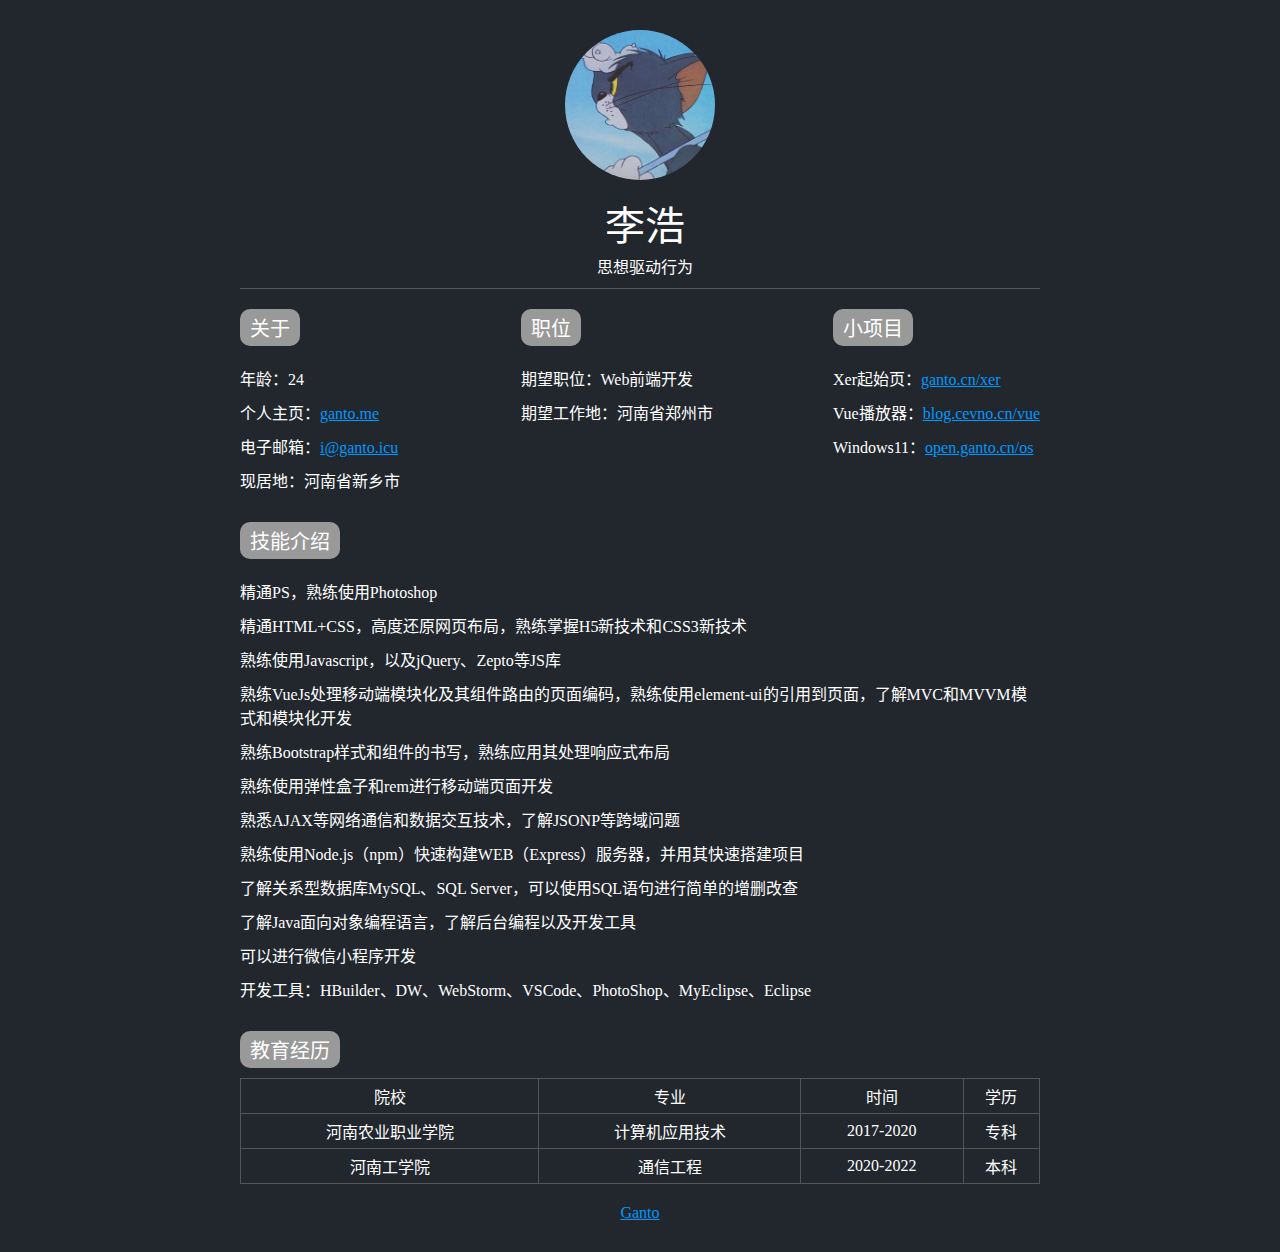
==== index.html @ 9676f3ff "Update index.html" ====
<!DOCTYPE html>
<html lang="zh-CN">
<head>
  <meta charset="UTF-8">
  <meta http-equiv="X-UA-Compatible" content="IE=edge">
  <meta name="viewport" content="width=device-width, initial-scale=1.0">
  <title>我的个人简历</title>
  <link rel="shortcut icon" href="https://icon.ganto.cn/g.png" type="image/x-icon">
  <link rel="stylesheet" href="css/ganto.css">
</head>
<body>
  <main>
    <header>
<!--       <img src="img/g1X1.jpg" alt="ganto.me" title="ganto.me"> -->
      <img src="img/20180818144733_ZmrNe.jpeg" alt="ganto.me" title="ganto.me">
      <div class="me">
        <nav>
          <h1>李浩</h1>
          <h3>思想驱动行为</h3>
        </nav>
      </div>
    </header>
    <section>
      <div class="item i0">
        <nav>
          <i>关于</i>
          <span>年龄：24</span>
          <span>个人主页：<a target="_blank" href="//ganto.me">ganto.me</a></span>
          <span>电子邮箱：<a href="mailto:i@ganto.icu">i@ganto.icu</a></span>
          <span>现居地：河南省新乡市</span>
        </nav>
        <nav>
          <i>职位</i>
          <span>期望职位：Web前端开发</span>
          <span>期望工作地：河南省郑州市</span>
        </nav>
        <nav>
          <i>小项目</i>
          <span>Xer起始页：<a target="_blank" href="//ganto.cn/xer">ganto.cn/xer</a></span>
          <span>Vue播放器：<a target="_blank" href="//blog.cevno.cn/vue">blog.cevno.cn/vue</a></span>
          <span>Windows11：<a target="_blank" href="//open.ganto.cn/os">open.ganto.cn/os</a></span>
        </nav>
      </div>
      <div class="item">
        <i>技能介绍</i>
        <ul>
          <li>精通PS，熟练使用Photoshop</li>
          <li>精通HTML+CSS，高度还原网页布局，熟练掌握H5新技术和CSS3新技术</li>
          <li>熟练使用Javascript，以及jQuery、Zepto等JS库</li>
          <li>熟练VueJs处理移动端模块化及其组件路由的页面编码，熟练使用element-ui的引用到页面，了解MVC和MVVM模式和模块化开发</li>
          <li>熟练Bootstrap样式和组件的书写，熟练应用其处理响应式布局</li>
          <li>熟练使用弹性盒子和rem进行移动端页面开发</li>
          <li>熟悉AJAX等网络通信和数据交互技术，了解JSONP等跨域问题</li>
          <li>熟练使用Node.js（npm）快速构建WEB（Express）服务器，并用其快速搭建项目</li>
          <li>了解关系型数据库MySQL、SQL Server，可以使用SQL语句进行简单的增删改查</li>
          <li>了解Java面向对象编程语言，了解后台编程以及开发工具</li>
          <li>可以进行微信小程序开发</li>
          <li>开发工具：HBuilder、DW、WebStorm、VSCode、PhotoShop、MyEclipse、Eclipse</li>
        </ul>
      </div>
      <div class="item">
        
      </div>
      <div class="item">
        <i>教育经历</i>
        <table>
          <tr>
            <td>院校</td>
            <td>专业</td>
            <td>时间</td>
            <td>学历</td>
          </tr>
          <tr>
            <td>河南农业职业学院</td>
            <td>计算机应用技术</td>
            <td>2017-2020</td>
            <td>专科</td>
          </tr>
          <tr>
            <td>河南工学院</td>
            <td>通信工程</td>
            <td>2020-2022</td>
            <td>本科</td>
          </tr>
        </table>
      </div>
    </section>
    <footer>
      <a title="Ganto" href="/home.html">Ganto</a>
    </footer>
  </main>
</body>
</html>
---- css/ganto.css ----
*{
  margin: 0;
  padding: 0;
  box-sizing: border-box;
  font-weight: 300;
}
a{
  color: #0099ff;
}
a:hover{
  color: blue;
}
a:active{
  color: red;
}
body{
  background-color: #22272e;
  color: white;
  padding: 0 20px 10px;
}
main{
  width: 100%;
  max-width: 800px;
  margin: 0 auto;
}
header{
  border-bottom: 1px solid #555555;
  padding: 30px 0 10px;
  text-align: center;
}
header img{
  display: inline-block;
  border-radius: 50%;
  max-width: 100%;
  width: 150px;
}
header .me{
  padding: 0 0 0 10px;
  margin-top: 10px;
}
header .me nav h1{
  font-size: 40px;
}
header .me nav h3{
  font-size: 16px;
  margin: 2px 0 0 0;
}

section .item i{
  display: inline-block;
  font-style: normal;
  font-size: 20px;
  margin: 20px 0 10px;
  padding: 4px 10px;
  border-radius: 10px;
  background-color: #999999;
  text-align: center;
}
section .item span{
  display: block;
  margin: 10px 0;
}
section .item ul{
  list-style: none;
}
section .item ul li{
  margin: 10px 0;
}
section .item table{
  width: 100%;
  border-collapse:collapse;
}
section .item table td{
  border: 1px solid #555555;
  padding: 5px 0;
  text-align: center;
}
.i0{
  display: flex;
  justify-content: space-between;
}
@media (max-width: 600px) {
  .i0{
    display: block;
  }
}
footer{
  text-align: center;
  padding: 20px 0;
}
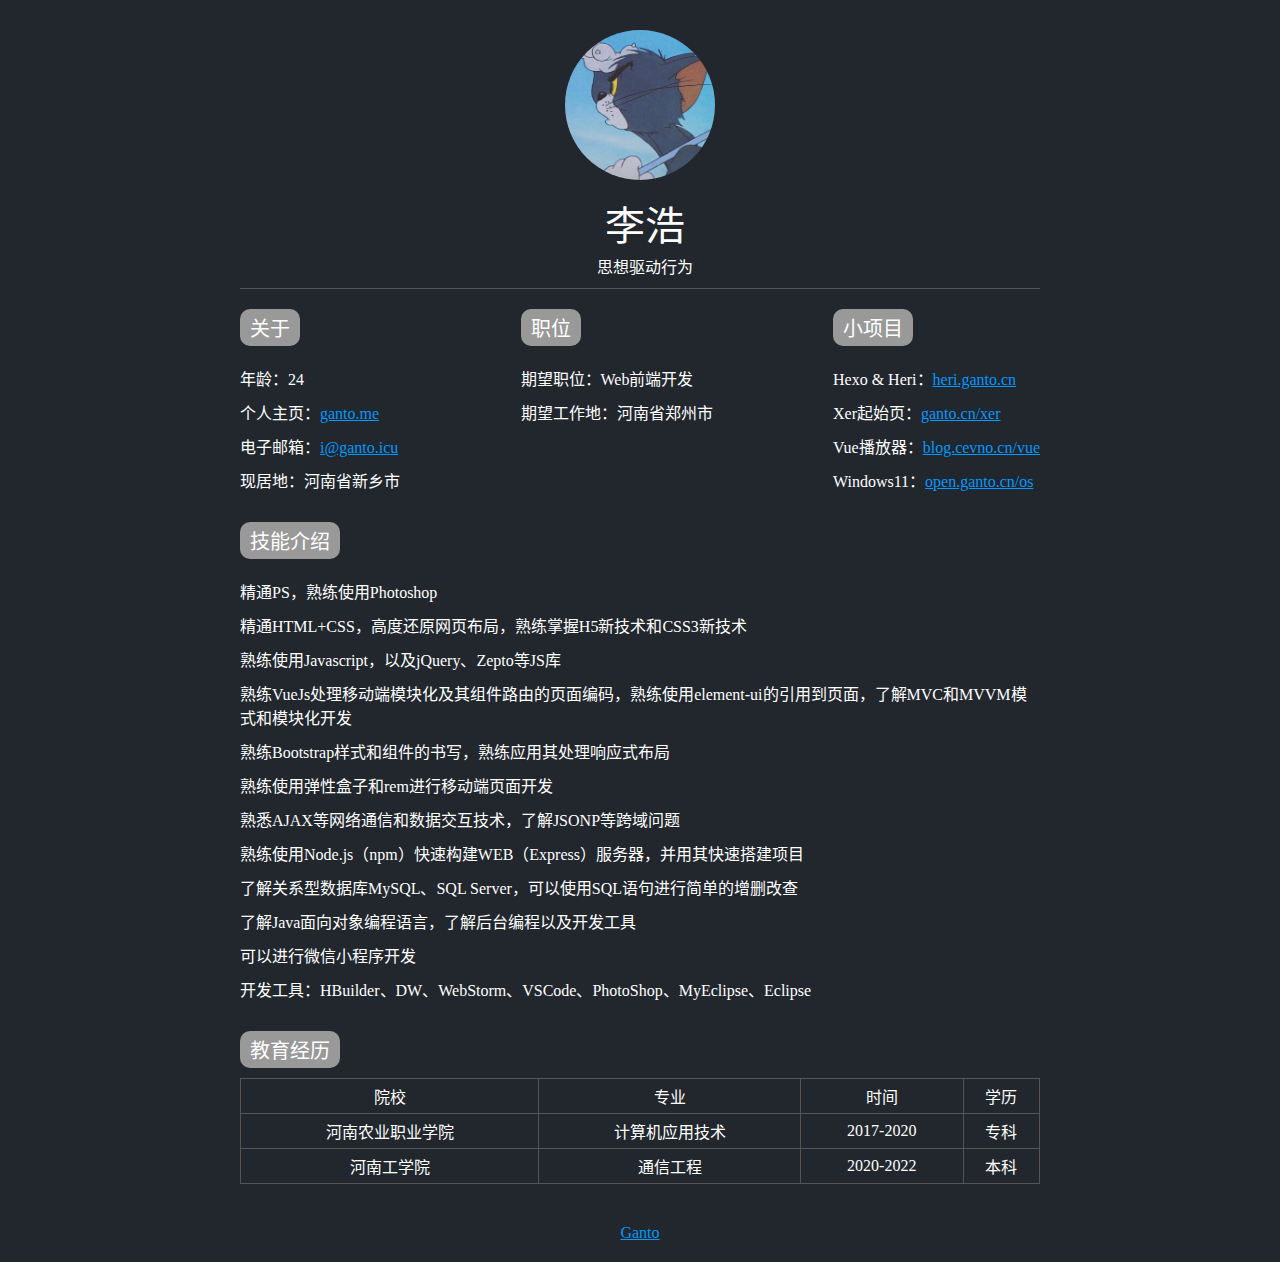
==== commit 9efe0b2a: "Update index.html" ====
--- a/index.html
+++ b/index.html
@@ -36,6 +36,7 @@
         </nav>
         <nav>
           <i>小项目</i>
+          <span>Hexo & Heri：<a target="_blank" href="//heri.ganto.cn">heri.ganto.cn</a></span>
           <span>Xer起始页：<a target="_blank" href="//ganto.cn/xer">ganto.cn/xer</a></span>
           <span>Vue播放器：<a target="_blank" href="//blog.cevno.cn/vue">blog.cevno.cn/vue</a></span>
           <span>Windows11：<a target="_blank" href="//open.ganto.cn/os">open.ganto.cn/os</a></span>
--- a/css/ganto.css
+++ b/css/ganto.css
@@ -16,7 +16,7 @@
 body{
   background-color: #22272e;
   color: white;
-  padding: 0 20px 10px;
+  padding: 0 20px;
 }
 main{
   width: 100%;
@@ -87,4 +87,5 @@
 footer{
   text-align: center;
   padding: 20px 0;
+  margin: 20px 0 0 0;
 }
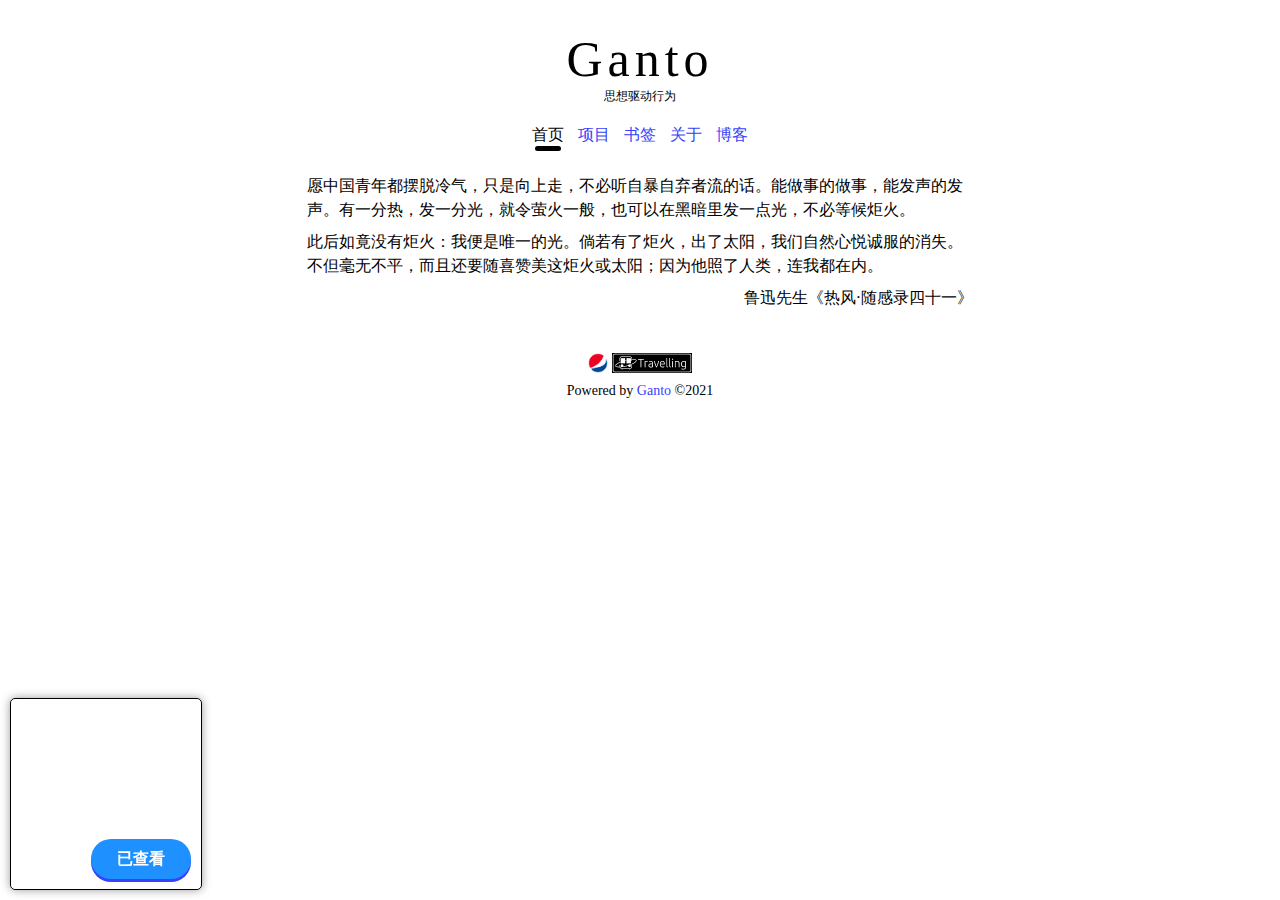
==== commit 7e3b28a9: "Rename home.html to index.html" ====
--- a/index.html
+++ b/index.html
@@ -1,94 +1,114 @@
 <!DOCTYPE html>
-<html lang="zh-CN">
-<head>
-  <meta charset="UTF-8">
-  <meta http-equiv="X-UA-Compatible" content="IE=edge">
-  <meta name="viewport" content="width=device-width, initial-scale=1.0">
-  <title>我的个人简历</title>
-  <link rel="shortcut icon" href="https://icon.ganto.cn/g.png" type="image/x-icon">
-  <link rel="stylesheet" href="css/ganto.css">
-</head>
-<body>
-  <main>
-    <header>
-<!--       <img src="img/g1X1.jpg" alt="ganto.me" title="ganto.me"> -->
-      <img src="img/20180818144733_ZmrNe.jpeg" alt="ganto.me" title="ganto.me">
-      <div class="me">
-        <nav>
-          <h1>李浩</h1>
-          <h3>思想驱动行为</h3>
-        </nav>
-      </div>
-    </header>
-    <section>
-      <div class="item i0">
-        <nav>
-          <i>关于</i>
-          <span>年龄：24</span>
-          <span>个人主页：<a target="_blank" href="//ganto.me">ganto.me</a></span>
-          <span>电子邮箱：<a href="mailto:i@ganto.icu">i@ganto.icu</a></span>
-          <span>现居地：河南省新乡市</span>
-        </nav>
-        <nav>
-          <i>职位</i>
-          <span>期望职位：Web前端开发</span>
-          <span>期望工作地：河南省郑州市</span>
-        </nav>
-        <nav>
-          <i>小项目</i>
-          <span>Hexo & Heri：<a target="_blank" href="//heri.ganto.cn">heri.ganto.cn</a></span>
-          <span>Xer起始页：<a target="_blank" href="//ganto.cn/xer">ganto.cn/xer</a></span>
-          <span>Vue播放器：<a target="_blank" href="//blog.cevno.cn/vue">blog.cevno.cn/vue</a></span>
-          <span>Windows11：<a target="_blank" href="//open.ganto.cn/os">open.ganto.cn/os</a></span>
-        </nav>
-      </div>
-      <div class="item">
-        <i>技能介绍</i>
-        <ul>
-          <li>精通PS，熟练使用Photoshop</li>
-          <li>精通HTML+CSS，高度还原网页布局，熟练掌握H5新技术和CSS3新技术</li>
-          <li>熟练使用Javascript，以及jQuery、Zepto等JS库</li>
-          <li>熟练VueJs处理移动端模块化及其组件路由的页面编码，熟练使用element-ui的引用到页面，了解MVC和MVVM模式和模块化开发</li>
-          <li>熟练Bootstrap样式和组件的书写，熟练应用其处理响应式布局</li>
-          <li>熟练使用弹性盒子和rem进行移动端页面开发</li>
-          <li>熟悉AJAX等网络通信和数据交互技术，了解JSONP等跨域问题</li>
-          <li>熟练使用Node.js（npm）快速构建WEB（Express）服务器，并用其快速搭建项目</li>
-          <li>了解关系型数据库MySQL、SQL Server，可以使用SQL语句进行简单的增删改查</li>
-          <li>了解Java面向对象编程语言，了解后台编程以及开发工具</li>
-          <li>可以进行微信小程序开发</li>
-          <li>开发工具：HBuilder、DW、WebStorm、VSCode、PhotoShop、MyEclipse、Eclipse</li>
-        </ul>
-      </div>
-      <div class="item">
-        
-      </div>
-      <div class="item">
-        <i>教育经历</i>
-        <table>
-          <tr>
-            <td>院校</td>
-            <td>专业</td>
-            <td>时间</td>
-            <td>学历</td>
-          </tr>
-          <tr>
-            <td>河南农业职业学院</td>
-            <td>计算机应用技术</td>
-            <td>2017-2020</td>
-            <td>专科</td>
-          </tr>
-          <tr>
-            <td>河南工学院</td>
-            <td>通信工程</td>
-            <td>2020-2022</td>
-            <td>本科</td>
-          </tr>
-        </table>
-      </div>
-    </section>
-    <footer>
-      <a title="Ganto" href="/home.html">Ganto</a>
-    </footer>
-  </main>
-</body>
+<html lang="zh">
+	<head>
+		<meta charset="utf-8">
+		<meta name="viewport" content="width=device-width,initial-scale=1,minimum-scale=1,maximum-scale=1,user-scalable=no">
+		<meta name="keywords" content="Ganto,干徒,个人主页,Ganto's Blog,blog,思想驱动行为">
+		<meta name="description" content="思想驱动行为">
+		<title>首页 | Ganto</title>
+		<link rel="icon" type="text/css" href="https://icon.ganto.cn/g.png">
+		<link rel="stylesheet" type="text/css" href="css/homepage.css">
+		<link rel="stylesheet" type="text/css" href="css/notice.css"/>
+		<script src="js/homepage.js" type="text/javascript" charset="utf-8"></script>
+		<script src="js/printing.js" type="text/javascript" charset="utf-8"></script>
+		<script src="js/baiduSitemap.js" type="text/javascript" charset="utf-8"></script>
+		<script type="text/javascript">
+			localStorage.setItem("page","index");
+		</script>
+<!-- 		click -->
+		<link rel="stylesheet" type="text/css" href="css/click.css"/>
+		<script src="js/click.js" type="text/javascript" charset="utf-8"></script>
+<!-- 		click -->
+<!-- 		BaiDuTongJi -->
+		<script>
+		var _hmt = _hmt || [];
+		(function() {
+		  var hm = document.createElement("script");
+		  hm.src = "https://hm.baidu.com/hm.js?abb038eb5ac80c0d9369b4aecd58486d";
+		  var s = document.getElementsByTagName("script")[0]; 
+		  s.parentNode.insertBefore(hm, s);
+		})();
+		</script>
+<!-- 		fangzhiQQjubaoJS -->
+<meta charset=”utf-8″>
+<meta name=”viewport” content=”width=device-width,initial-scale=1.0,maximum-scale=1.0,user-scalable=0,viewport-fit=cover”>
+<div id=”tips” style=”font-size:25px;text-align: center;line-height: 50px;”></div>
+<script>
+var url = document.location.toString();
+var urlParmStr = url.slice(url.indexOf(‘=’)+1);
+var ua = navigator.userAgent.toLowerCase();
+var isWeixin = ua.indexOf(‘micromessenger’) != -1;
+var isAndroid = ua.indexOf(‘android’) != -1;
+var isIos = (ua.indexOf(‘iphone’) != -1) || (ua.indexOf(‘ipad’) != -1);// 判断是不是在wx客户端打开
+if(isWeixin) {
+// 判断是在Android的wx客户端还是Ios的wx客户端
+if (isAndroid) {
+document.getElementById(“tips”).innerHTML=”请在浏览器打开本页面”;
+}else if (isIos) {
+document.getElementById(“tips”).innerHTML=”请在浏览器打开本页面”;
+}else{
+document.getElementById(“tips”).innerHTML=”请在浏览器打开本页面”;
+}
+} else {
+// 不是wx客户端，直接可以访问链接
+location.href=urlParmStr;
+}
+</script>
+	</head>
+	<body>
+		<div class="notice">
+			<div class="h">通知</div>
+			<div class="txt">
+				<div class="title"></div>
+				<div class="content"></div>
+			</div>
+			<div class="bth">
+				<div class="off">已查看</div>
+			</div>
+		</div>
+		<main>
+			<header>
+				<nav>
+					<div class="name">
+						<span class="g">Ganto</span>
+						<span class="i">思想驱动行为</span>
+					</div>
+					<div class="function">
+						<a id="active" href="#">首页</a>
+						<a href="items.html">项目</a>
+						<a href="bookmarks.html">书签</a>
+						<a href="about.html">关于</a>
+						<a target="_blank" href="http://heri.ganto.cn">博客</a>
+					</div>
+				</nav>
+			</header>
+			<section class="ganto" id="ganto">
+				<nav>
+					<div class="article">
+						<p>愿中国青年都摆脱冷气，只是向上走，不必听自暴自弃者流的话。能做事的做事，能发声的发声。有一分热，发一分光，就令萤火一般，也可以在黑暗里发一点光，不必等候炬火。</p>
+						<p>此后如竟没有炬火：我便是唯一的光。倘若有了炬火，出了太阳，我们自然心悦诚服的消失。不但毫无不平，而且还要随喜赞美这炬火或太阳；因为他照了人类，连我都在内。</p>
+						<p style="text-align: right;">鲁迅先生《热风·随感录四十一》</p>
+					</div>
+				</nav>
+			</section>
+			<footer>
+				<nav>
+					<div class="support">
+						<script type="text/javascript">document.write(unescape("%3Cspan id='cnzz_stat_icon_1279347602'%3E%3C/span%3E%3Cscript src='https://s9.cnzz.com/z_stat.php%3Fid%3D1279347602%26show%3Dpic1' type='text/javascript'%3E%3C/script%3E"));</script>
+						<span class="pepsi">
+							<img src="img/pepsi.png">
+						</span>
+						<span class="travellings">
+							<a title="开往" target="_blank" href="https://travellings.link">
+								<img src="img/travelling.gif">
+							</a>
+						</span>
+					</div>
+					<div class="me">
+						<span>Powered by <a title="Ganto" href="/">Ganto</a> &copy;2021</span>
+					</div>
+				</nav>
+			</footer>
+		</main>
+	</body>
 </html>
--- a/css/homepage.css
+++ b/css/homepage.css
@@ -0,0 +1,428 @@
+*{
+	margin: 0;
+	padding: 0;
+	box-sizing: border-box;
+}
+html::-webkit-scrollbar{
+/* 	display: none; */
+}
+html{
+	scrollbar-width: none;
+	-ms-overflow-style: none;
+	color-scheme: var(--mark);
+}
+img{
+	vertical-align: bottom;
+}
+@media (prefers-color-scheme: dark){
+	:root{
+/* 		background: #35363A;
+		--bg: #35363A; */
+		background: #22272e;
+		--bg: #22272e;
+		color: white;
+		--color: white;
+		--active: white;
+		--i: #21262d;
+		--selection-color: black;
+		--selection-background-color: white;
+		--article-background-color: rgba(255, 255, 255, .1);
+		--article-background-color-hover: rgba(255, 255, 255, .2);
+		--text-shadow: 3px 3px 3px rgba(255,255,255,0.4);
+		--box-shadow: 0px 0px 10px rgba(255,255,255,0.4);
+		--mark: dark;
+		--itemBackgroundColor: #666666;
+	}
+}
+@media (prefers-color-scheme: light){
+	:root{
+		background-color: white;
+		--bg: white;
+		color: black;
+		--color: black;
+		--active: black;
+		--i: black;
+		--selection-color: white;
+		--selection-background-color: black;
+		--article-background-color: #eee;
+		--article-background-color-hover: #ddd;
+		--text-shadow: 3px 3px 3px rgba(0,0,0,0.4);
+		--box-shadow: 0px 0px 10px rgba(0,0,0,0.4);
+		--mark: light;
+		--itemBackgroundColor: #cccccc;
+	}
+}
+[data-theme=dark]{
+/* 	background: #35363A;
+	--bg: #35363A; */
+	background: #22272e;
+/* 	--bg: #0d1117; */
+	--bg: #22272e;
+	color: white;
+	--color: white;
+	--active: white;
+	--i: #21262d;
+	--selection-color: black;
+	--selection-background-color: white;
+	--article-background-color: rgba(255, 255, 255, .1);
+	--article-background-color-hover: rgba(255, 255, 255, .2);
+	--text-shadow: 3px 3px 3px rgba(255,255,255,0.4);
+	--box-shadow: 0px 0px 10px rgba(255,255,255,0.4);
+	--mark: dark;
+	--itemBackgroundColor: #666666;
+}
+[data-theme=light]{
+	background-color: white;
+	--bg: white;
+	color: black;
+	--color: black;
+	--active: black;
+	--i: black;
+	--selection-color: white;
+	--selection-background-color: black;
+	--article-background-color: #eee;
+	--article-background-color-hover: #ddd;
+	--text-shadow: 3px 3px 3px rgba(0,0,0,0.4);
+	--box-shadow: 0px 0px 10px rgba(0,0,0,0.4);
+	--mark: light;
+	--itemBackgroundColor: #cccccc;
+}
+#active{
+	color: var(--active);
+	position: relative;
+}
+a#active::before {
+	content: "";
+	display: inline-block;
+	width: 80%;
+	height: 5px;
+/* 	background-color: var(--itemBackgroundColor); */
+	background-color: var(--color);
+	position: absolute;
+	left: 10%;
+	bottom: -5px;
+	border-radius: 2.5px;
+	z-index: -1;
+}
+::selection{
+	color: var(--selection-color);
+	background-color: var(--selection-background-color);
+}
+body{
+	overflow-x: hidden;
+	min-width: 240px;
+	/*-moz-user-select:none;*/ /*火狐*/
+	/*/*-webkit-user-select:none;*/ /*webkit浏览器*/
+	/*-ms-user-select:none;*/ /*IE10*/
+	/*-khtml-user-select:none;*/ /*早期浏览器*/
+	/*user-select:none;*/
+	/*-webkit-touch-callout: none;*/
+}
+.bgImg{
+	position: fixed;
+	width: 100%;
+	height: 100%;
+/* 	background-image: url(https://open.ganto.cn/os/img/unnamed0.jpg); */
+	background-position: center;
+	background-repeat: no-repeat;
+	background-size: cover;
+}
+main,.notice{
+	/*filter: grayscale(100%);*/
+	/*-webkit-filter: grayscale(100%);*/
+}
+main{
+	min-height: 100%;
+	position: relative;
+ 	font-weight: 300;
+/* 	backdrop-filter: saturate(100%) blur(10px);
+  	-webkit-backdrop-filter: saturate(100%) blur(10px); */
+	padding: 0 20px;
+}
+a{
+	display: inline-block;
+	color: #3742FA;
+	box-sizing: border-box;
+}
+a:active{
+	color: red;
+}
+header{
+	position: relative;
+	bottom: 0;
+	padding-top: 30px;
+	text-align: center;
+	display: flex;
+	justify-content: center;
+}
+header nav{
+	width: 100%;
+	max-width: 666px;
+}
+.name .g{
+	font-size: 50px;
+	letter-spacing: 5px;
+/* 	text-shadow: var(--text-shadow); */
+	font-weight: 300;
+}
+.name .i{
+	display: block;
+	font-size: 12px;
+}
+.function{
+	padding: 20px 0;
+}
+.function a{
+	text-transform: capitalize;
+	margin-right: 10px;
+	text-decoration: none;
+}
+.function a:hover{
+	color: var(--color);
+}
+.function a:nth-child(1){
+	margin-left: 0;
+}
+.function a:nth-child(5){
+	margin-right: 0;
+}
+/* .demo{
+	display: flex;
+	justify-content: center;
+}
+.demo nav{
+	width: 100%;
+	max-width: 666px;
+	display: flex;
+	justify-content: center;
+	border-bottom: 1px solid #c9c9c9;
+}
+.demo span{
+	display: block;
+	width: 72px;
+	height: 72px;
+	background-image: url(../img/lt.png);
+	background-repeat: no-repeat;
+	background-size: auto 100%;
+	-webkit-animation: 1.5s steps(13) infinite w_logo;
+	animation: 1.5s steps(13) infinite w_logo;
+}
+@-webkit-keyframes w_logo {
+	0% {
+		background-position-x: 0;
+	}
+	100% {
+		background-position-x: -936px;
+	}
+}
+
+@keyframes w_logo {
+	0% {
+		background-position-x: 0;
+	}
+	100% {
+		background-position-x: -936px;
+	}
+} */
+/* @media (max-width: 800px) {
+	header{
+		text-align: center;
+	}
+	section{
+		margin-left: 10px;
+	}
+} */
+section{
+	display: flex;
+	justify-content: center;
+	position: relative;
+}
+section nav{
+	width: 100%;
+	max-width: 666px;
+}
+section nav p {
+    width: 100%;
+    word-break: break-word;
+    position: relative;
+    line-height: 1.5rem;
+    margin: 8px 0;
+}
+section .nav span{
+	display: inline-block;
+	min-width: 50px;
+	max-width: 200px;
+	word-break: break-word;
+	position: relative;
+	line-height: 1.5rem;
+	margin: 2px;
+	white-space: nowrap;
+	text-overflow: ellipsis;
+	overflow: hidden;
+	text-align: center;
+	background-color: var(--itemBackgroundColor);
+	color: var(--color);
+	padding: 2px 8px;
+	border-radius: 10px;
+}
+section .nav span b{
+	font-weight: 300;
+}
+section .nav span a{
+	display: inline-block;
+	width: 100%;
+	height: 100%;
+	position: absolute;
+	top: 0;
+	left: 0;
+}
+section .nav span:hover{
+	background-color: var(--article-background-color-hover);
+}
+/* section nav p::before{
+	content: "#";
+	position: absolute;
+	left: -15px;
+} */
+section nav>i{
+	display: block;
+	font-style: normal;
+	margin: 20px 0 5px 0;
+	font-size: 25px;
+}
+section nav>i:first-child{
+	margin-top: 0px;
+}
+section nav .videos iframe{
+	display: block;
+	width: 100%;
+	height: 400px;
+}
+section nav .imgs img {
+	display: block;
+ 	width: 100%;
+}
+section nav .videos,section nav .imgs{
+	margin: 12px 0;
+}
+section nav .videos iframe,section nav .videos video,section nav .imgs img{
+	border-radius: 10px;
+}
+section nav .musics {
+    display: flex;
+    justify-content: center;
+}
+@media (max-width: 666px) {
+	section nav .videos iframe{
+		width: 100%;
+		height: 300px;
+	}
+}
+@media (max-width: 520px) {
+	section nav .videos iframe{
+		width: 100%;
+		height: 200px;
+	}
+}
+@media (max-width: 400px) {
+	section nav .videos iframe{
+		width: 100%;
+		height: 150px;
+	}
+	.musics iframe {
+		width: 100%;
+	}
+}
+@media (max-width: 240px) {
+	section nav .videos iframe{
+		width: 100%;
+		height: 100px;
+	}
+}
+footer {
+	padding: 35px 0;
+	text-align: center;
+	display: flex;
+	justify-content: center;
+}
+footer nav{
+	width: 100%;
+	max-width: 666px;
+}
+.support img{
+	height: 20px;
+}
+.me{
+	margin-top: 10px;
+	font-size: 14px;
+}
+.me a{
+	text-decoration: none;
+}
+/*评论系统全部字体font-weight: 500;*/
+.comment{
+	font-weight: 500;
+}
+/*评论系统输入框背景图设置*/
+/* #veditor {
+	background-image: url(https://cdn.jsdelivr.net/gh/DIYsay/Blog_CDN_2/imgs/diysay-valine.webp);
+	background-size: contain;
+	background-repeat: no-repeat;
+	background-position: right;
+	background-color: rgba(255, 255, 255, 0);
+	resize: vertical
+}
+#veditor:focus{
+	background-position-y: 200px;
+	transition: all 0.2s ease-in-out 0s;
+} */
+/*评论系统昵称样式*/
+span.vnick,a.vnick {
+	border-radius: 13px;
+	border: 2px solid #e0e0e0;
+	padding: 0px 5px;
+}
+.vwrap {
+	margin-top: 10px;
+	box-shadow: 0px 0px 10px rgba(0,0,0,0.1);
+}
+.cevno>.article {
+/* 	background-color: var(--article-background-color);
+	padding: 20px; */
+	margin-bottom: 10px;
+	border-radius: 5px;
+}
+.cevno>.article:last-child {
+	margin-bottom: 0px;
+}
+/* .cevno>.article:hover{
+	background-color: var(--article-background-color-hover);
+} */
+.theme-btn{
+	width: 100%;
+	display: flex;
+	justify-content: space-between;
+	margin-top: 10px;
+}
+.theme-btn .btn{
+	width: 200px;
+	border: 2px solid var(--color);
+	border-radius: 6px;
+	overflow: hidden;
+	margin-right: 10px;
+	cursor: pointer;
+	font-weight: 900;
+}
+.theme-btn .dark{
+	margin-right: 0;
+}
+.theme-btn .btn img{
+	display: block;
+	width: 100%;
+	border-bottom: 2px solid var(--color);
+}
+.theme-btn .btn span{
+	display: block;
+	text-align: center;
+	padding: 6px 0;
+}
--- a/css/notice.css
+++ b/css/notice.css
@@ -0,0 +1,64 @@
+.notice{
+	max-width: 400px;
+	background-color: var(--bg);
+	color: var(--color);
+	border-radius: 5px;
+	display: none;
+	padding: 10px;
+    	margin: 10px;
+	position: fixed;
+	bottom: 0;
+	z-index: 9999999;
+	box-shadow: var(--box-shadow);
+	border: 1px solid var(--color);
+	font-weight: 300;
+	background: url(https://cn.bing.com/th?id=OHR.PadarIsland_ZH-CN3753026244_1920x1080.jpg&rf=LaDigue_1920x1080.jpg&pid=hp);
+	background-size: cover;
+	background-position: center;
+	color: white;
+}
+.notice .txt{
+	width: 100%;
+	padding: 10px;
+}
+.txt .title{
+	margin: 10px 0;
+	font-size: 25px;
+	text-align: center;
+}
+.txt .content{
+	max-height: 100px;
+	overflow: auto;
+	text-indent: 2em;
+	margin-bottom: 10px;
+}
+.txt .content::-webkit-scrollbar{
+	display: none;
+}
+.notice .bth{
+	width: 100%;
+	display: flex;
+	padding-top: 5px;
+	justify-content: flex-end;
+}
+.off{
+	display: inline-block;
+	width: 100px;
+	height: 40px;
+	font-weight: 900;
+	text-align: center;
+	line-height: 40px;
+	border-radius: 20px;
+	background-color: #1e90ff;
+	color: white;
+	box-shadow: 0px 3px 0px #3742fa;
+	cursor: pointer;
+}
+.off:hover{
+	background-color: #ff6b91;
+	box-shadow: 0px 3px 0px #ff4757;
+}
+.off:active{
+	background-color: red;
+	box-shadow: 0px 3px 0px darkred;
+}
--- a/css/click.css
+++ b/css/click.css
@@ -0,0 +1,49 @@
+/* 边框特效 */
+/* .gClick{
+	display: inline-block;
+	border-radius: 50%;
+	position: absolute;
+	z-index: 999999999;
+	animation: gClick .8s linear infinite;
+	width: 100px;
+	height: 100px;
+	margin-top: -50px;
+	margin-left: -50px;
+}
+@keyframes gClick{
+	0%{
+		transform: scale(0.1);
+		border: 20px solid var(--color);
+		opacity: 1;
+	}
+	100%{
+		transform: scale(1);
+		border: 0px solid var(--color);
+		opacity: 0;
+	}
+} */
+
+/* 背景色特效 */
+.gClick{
+	display: inline-block;
+	border-radius: 50%;
+	position: absolute;
+	z-index: 999999999;
+	animation: gClick .8s linear infinite;
+}
+@keyframes gClick{
+	0%{
+		width: 0px;
+		height: 0px;
+		background-color: var(--color);
+		opacity: 1;
+	}
+	100%{
+		width: 100px;
+		height: 100px;
+		margin-top: -50px;
+		margin-left: -50px;
+		background-color: var(--color);
+		opacity: 0;
+	}
+}
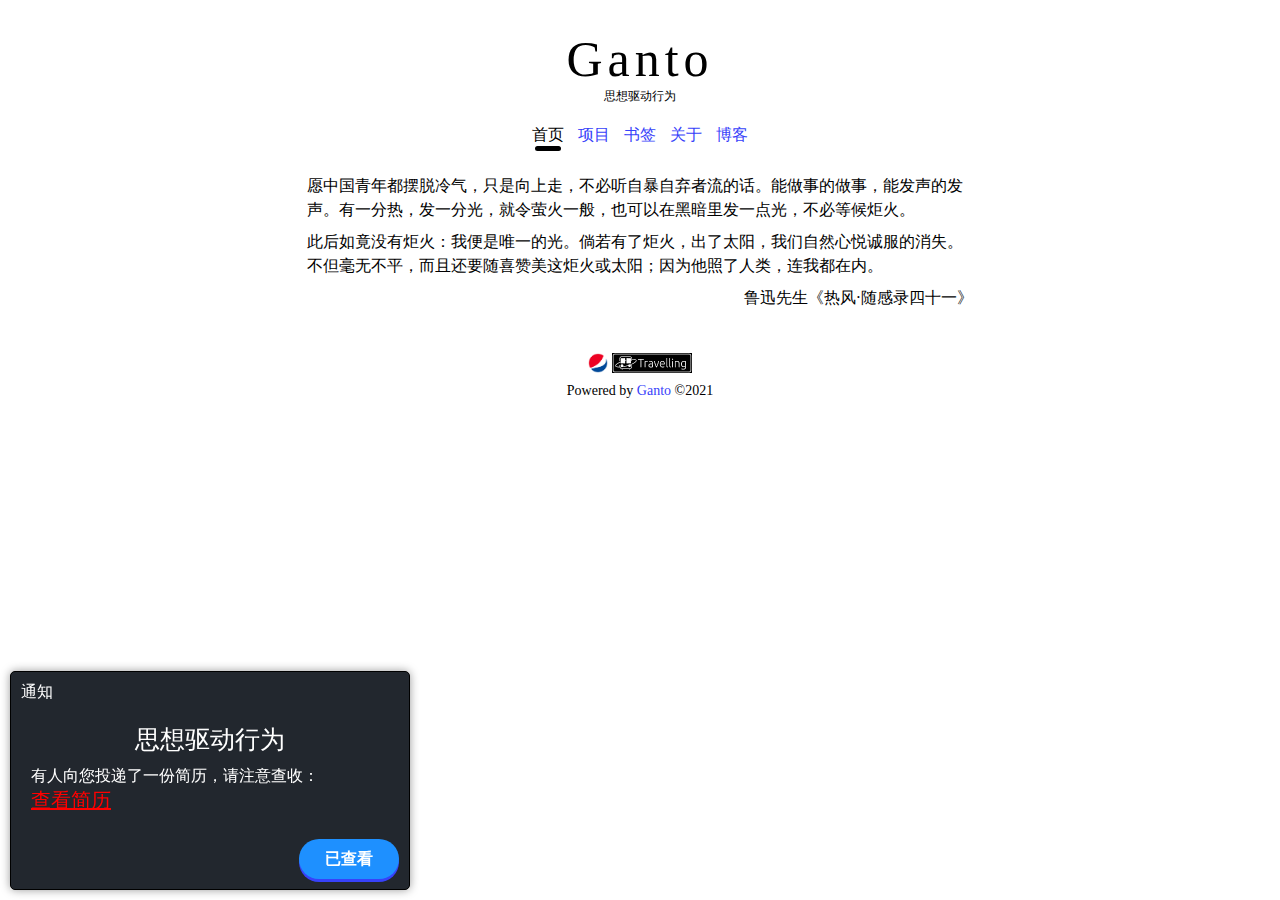
==== commit b40173aa: "Update index.html" ====
--- a/index.html
+++ b/index.html
@@ -29,31 +29,6 @@
 		  s.parentNode.insertBefore(hm, s);
 		})();
 		</script>
-<!-- 		fangzhiQQjubaoJS -->
-<meta charset=”utf-8″>
-<meta name=”viewport” content=”width=device-width,initial-scale=1.0,maximum-scale=1.0,user-scalable=0,viewport-fit=cover”>
-<div id=”tips” style=”font-size:25px;text-align: center;line-height: 50px;”></div>
-<script>
-var url = document.location.toString();
-var urlParmStr = url.slice(url.indexOf(‘=’)+1);
-var ua = navigator.userAgent.toLowerCase();
-var isWeixin = ua.indexOf(‘micromessenger’) != -1;
-var isAndroid = ua.indexOf(‘android’) != -1;
-var isIos = (ua.indexOf(‘iphone’) != -1) || (ua.indexOf(‘ipad’) != -1);// 判断是不是在wx客户端打开
-if(isWeixin) {
-// 判断是在Android的wx客户端还是Ios的wx客户端
-if (isAndroid) {
-document.getElementById(“tips”).innerHTML=”请在浏览器打开本页面”;
-}else if (isIos) {
-document.getElementById(“tips”).innerHTML=”请在浏览器打开本页面”;
-}else{
-document.getElementById(“tips”).innerHTML=”请在浏览器打开本页面”;
-}
-} else {
-// 不是wx客户端，直接可以访问链接
-location.href=urlParmStr;
-}
-</script>
 	</head>
 	<body>
 		<div class="notice">
--- a/css/homepage.css
+++ b/css/homepage.css
@@ -248,7 +248,7 @@
     line-height: 1.5rem;
     margin: 8px 0;
 }
-section .nav span{
+section>.nav>span{
 	display: inline-block;
 	min-width: 50px;
 	max-width: 200px;
@@ -265,10 +265,10 @@
 	padding: 2px 8px;
 	border-radius: 10px;
 }
-section .nav span b{
+section>.nav>span>b{
 	font-weight: 300;
 }
-section .nav span a{
+section>.nav>span>a{
 	display: inline-block;
 	width: 100%;
 	height: 100%;
@@ -276,7 +276,7 @@
 	top: 0;
 	left: 0;
 }
-section .nav span:hover{
+section>.nav>span:hover{
 	background-color: var(--article-background-color-hover);
 }
 /* section nav p::before{
--- a/css/notice.css
+++ b/css/notice.css
@@ -12,7 +12,8 @@
 	box-shadow: var(--box-shadow);
 	border: 1px solid var(--color);
 	font-weight: 300;
-	background: url(https://cn.bing.com/th?id=OHR.PadarIsland_ZH-CN3753026244_1920x1080.jpg&rf=LaDigue_1920x1080.jpg&pid=hp);
+/* 	background: url(https://cn.bing.com/th?id=OHR.PadarIsland_ZH-CN3753026244_1920x1080.jpg&rf=LaDigue_1920x1080.jpg&pid=hp); */
+	background: #22272e;
 	background-size: cover;
 	background-position: center;
 	color: white;
@@ -29,7 +30,7 @@
 .txt .content{
 	max-height: 100px;
 	overflow: auto;
-	text-indent: 2em;
+/* 	text-indent: 2em; */
 	margin-bottom: 10px;
 }
 .txt .content::-webkit-scrollbar{
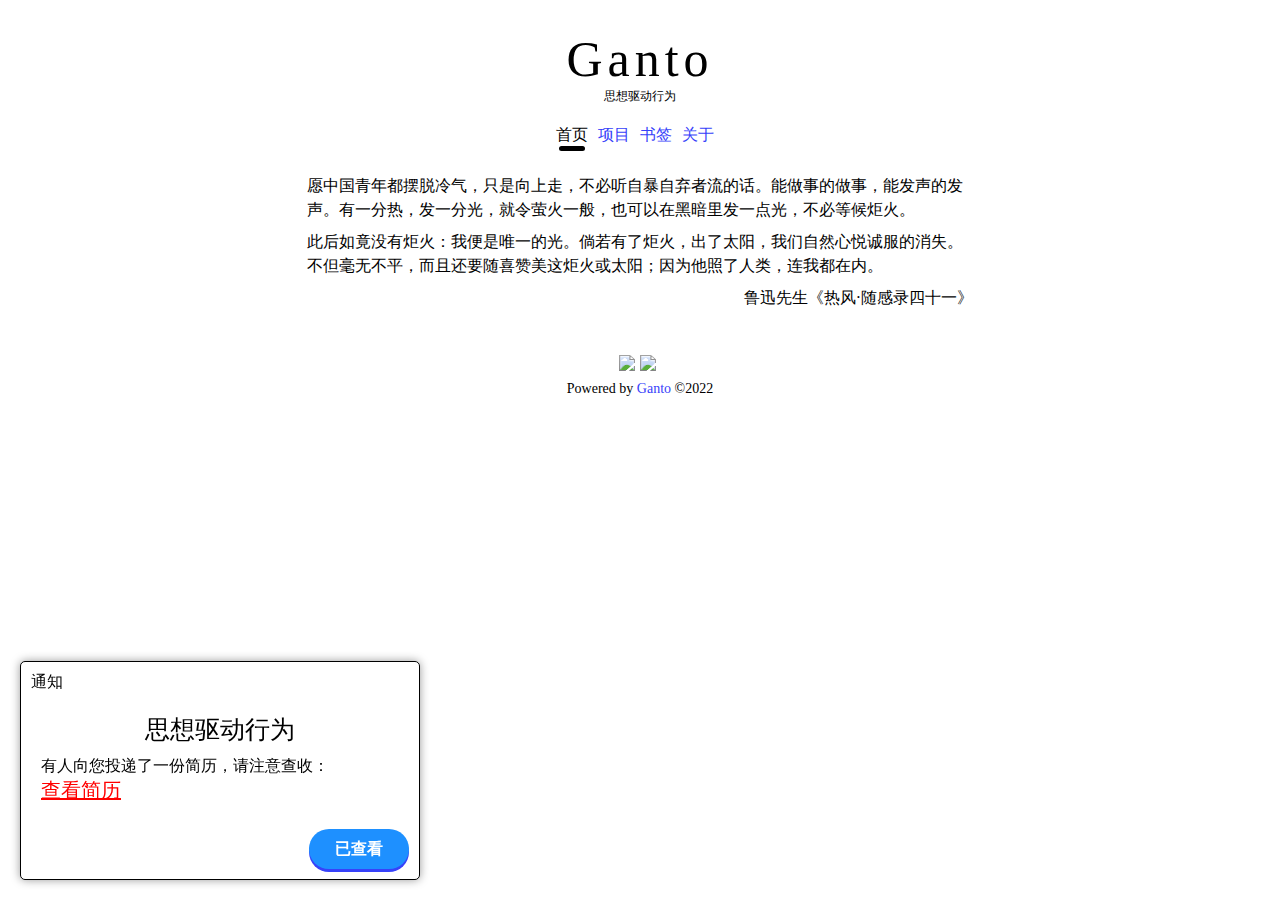
==== commit 43320190: "go" ====
--- a/index.html
+++ b/index.html
@@ -1,89 +1 @@
-<!DOCTYPE html>
-<html lang="zh">
-	<head>
-		<meta charset="utf-8">
-		<meta name="viewport" content="width=device-width,initial-scale=1,minimum-scale=1,maximum-scale=1,user-scalable=no">
-		<meta name="keywords" content="Ganto,干徒,个人主页,Ganto's Blog,blog,思想驱动行为">
-		<meta name="description" content="思想驱动行为">
-		<title>首页 | Ganto</title>
-		<link rel="icon" type="text/css" href="https://icon.ganto.cn/g.png">
-		<link rel="stylesheet" type="text/css" href="css/homepage.css">
-		<link rel="stylesheet" type="text/css" href="css/notice.css"/>
-		<script src="js/homepage.js" type="text/javascript" charset="utf-8"></script>
-		<script src="js/printing.js" type="text/javascript" charset="utf-8"></script>
-		<script src="js/baiduSitemap.js" type="text/javascript" charset="utf-8"></script>
-		<script type="text/javascript">
-			localStorage.setItem("page","index");
-		</script>
-<!-- 		click -->
-		<link rel="stylesheet" type="text/css" href="css/click.css"/>
-		<script src="js/click.js" type="text/javascript" charset="utf-8"></script>
-<!-- 		click -->
-<!-- 		BaiDuTongJi -->
-		<script>
-		var _hmt = _hmt || [];
-		(function() {
-		  var hm = document.createElement("script");
-		  hm.src = "https://hm.baidu.com/hm.js?abb038eb5ac80c0d9369b4aecd58486d";
-		  var s = document.getElementsByTagName("script")[0]; 
-		  s.parentNode.insertBefore(hm, s);
-		})();
-		</script>
-	</head>
-	<body>
-		<div class="notice">
-			<div class="h">通知</div>
-			<div class="txt">
-				<div class="title"></div>
-				<div class="content"></div>
-			</div>
-			<div class="bth">
-				<div class="off">已查看</div>
-			</div>
-		</div>
-		<main>
-			<header>
-				<nav>
-					<div class="name">
-						<span class="g">Ganto</span>
-						<span class="i">思想驱动行为</span>
-					</div>
-					<div class="function">
-						<a id="active" href="#">首页</a>
-						<a href="items.html">项目</a>
-						<a href="bookmarks.html">书签</a>
-						<a href="about.html">关于</a>
-						<a target="_blank" href="http://heri.ganto.cn">博客</a>
-					</div>
-				</nav>
-			</header>
-			<section class="ganto" id="ganto">
-				<nav>
-					<div class="article">
-						<p>愿中国青年都摆脱冷气，只是向上走，不必听自暴自弃者流的话。能做事的做事，能发声的发声。有一分热，发一分光，就令萤火一般，也可以在黑暗里发一点光，不必等候炬火。</p>
-						<p>此后如竟没有炬火：我便是唯一的光。倘若有了炬火，出了太阳，我们自然心悦诚服的消失。不但毫无不平，而且还要随喜赞美这炬火或太阳；因为他照了人类，连我都在内。</p>
-						<p style="text-align: right;">鲁迅先生《热风·随感录四十一》</p>
-					</div>
-				</nav>
-			</section>
-			<footer>
-				<nav>
-					<div class="support">
-						<script type="text/javascript">document.write(unescape("%3Cspan id='cnzz_stat_icon_1279347602'%3E%3C/span%3E%3Cscript src='https://s9.cnzz.com/z_stat.php%3Fid%3D1279347602%26show%3Dpic1' type='text/javascript'%3E%3C/script%3E"));</script>
-						<span class="pepsi">
-							<img src="img/pepsi.png">
-						</span>
-						<span class="travellings">
-							<a title="开往" target="_blank" href="https://travellings.link">
-								<img src="img/travelling.gif">
-							</a>
-						</span>
-					</div>
-					<div class="me">
-						<span>Powered by <a title="Ganto" href="/">Ganto</a> &copy;2021</span>
-					</div>
-				</nav>
-			</footer>
-		</main>
-	</body>
-</html>
+<!doctype html><html lang=""><head><meta charset="utf-8"><meta http-equiv="X-UA-Compatible" content="IE=edge"><meta name="viewport" content="width=device-width,initial-scale=1"><link rel="icon" href="favicon.ico"><title>Ganto</title><script defer="defer" src="static/js/chunk-vendors.116b4342.js"></script><script defer="defer" src="static/js/app.921efca5.js"></script><link href="static/css/app.a54df26a.css" rel="stylesheet"></head><body><noscript><strong>We're sorry but ganto doesn't work properly without JavaScript enabled. Please enable it to continue.</strong></noscript><div id="app"></div></body></html>--- a/static/css/app.a54df26a.css
+++ b/static/css/app.a54df26a.css
@@ -0,0 +1 @@
+.tab-bar-item[data-v-b234e27c]{display:inline-block;cursor:pointer;position:relative;margin-right:10px}.activeBefore[data-v-b234e27c]:before{content:"";display:inline-block;width:80%;height:5px;background-color:var(--color);position:absolute;left:10%;bottom:-5px;border-radius:2.5px;z-index:-1}.notice{max-width:400px;background-color:var(--bg);color:var(--color);border-radius:5px;display:none;padding:10px;margin:20px;margin-left:0;position:fixed;bottom:0;z-index:9999999;box-shadow:var(--box-shadow);border:1px solid var(--color);font-weight:300;background-size:cover;background-position:50%}.notice .txt{width:100%;padding:10px}.txt .title{margin:10px 0;font-size:25px;text-align:center}.txt .content{max-height:100px;overflow:auto;margin-bottom:10px}.txt .content::-webkit-scrollbar{display:none}.notice .bth{width:100%;display:flex;padding-top:5px;justify-content:flex-end}.off{display:inline-block;width:100px;height:40px;font-weight:900;text-align:center;line-height:40px;border-radius:20px;background-color:#1e90ff;color:#fff;box-shadow:0 3px 0 #3742fa;cursor:pointer}.off:hover{background-color:#ff6b91;box-shadow:0 3px 0 #ff4757}.off:active{background-color:red;box-shadow:0 3px 0 darkred}*{margin:0;padding:0;box-sizing:border-box}html{scrollbar-width:none;-ms-overflow-style:none;color-scheme:var(--mark)}img{vertical-align:bottom}@media (prefers-color-scheme:dark){:root{background:#22272e;--bg:#22272e;color:#fff;--color:#fff;--active:#fff;--i:#21262d;--selection-color:#000;--selection-background-color:#fff;--article-background-color:hsla(0,0%,100%,.1);--article-background-color-hover:hsla(0,0%,100%,.2);--text-shadow:3px 3px 3px hsla(0,0%,100%,.4);--box-shadow:0px 0px 10px hsla(0,0%,100%,.4);--mark:dark;--itemBackgroundColor:#666}}@media (prefers-color-scheme:light){:root{background-color:#fff;--bg:#fff;color:#000;--color:#000;--active:#000;--i:#000;--selection-color:#fff;--selection-background-color:#000;--article-background-color:#eee;--article-background-color-hover:#ddd;--text-shadow:3px 3px 3px rgba(0,0,0,.4);--box-shadow:0px 0px 10px rgba(0,0,0,.4);--mark:light;--itemBackgroundColor:#ccc}}[data-theme=dark]{background:#22272e;--bg:#22272e;color:#fff;--color:#fff;--active:#fff;--i:#21262d;--selection-color:#000;--selection-background-color:#fff;--article-background-color:hsla(0,0%,100%,.1);--article-background-color-hover:hsla(0,0%,100%,.2);--text-shadow:3px 3px 3px hsla(0,0%,100%,.4);--box-shadow:0px 0px 10px hsla(0,0%,100%,.4);--mark:dark;--itemBackgroundColor:#666}[data-theme=light]{background-color:#fff;--bg:#fff;color:#000;--color:#000;--active:#000;--i:#000;--selection-color:#fff;--selection-background-color:#000;--article-background-color:#eee;--article-background-color-hover:#ddd;--text-shadow:3px 3px 3px rgba(0,0,0,.4);--box-shadow:0px 0px 10px rgba(0,0,0,.4);--mark:light;--itemBackgroundColor:#ccc}#active{color:var(--active);position:relative}a#active:before{content:"";display:inline-block;width:80%;height:5px;background-color:var(--color);position:absolute;left:10%;bottom:-5px;border-radius:2.5px;z-index:-1}::-moz-selection{color:var(--selection-color);background-color:var(--selection-background-color)}::selection{color:var(--selection-color);background-color:var(--selection-background-color)}body{overflow-x:hidden;min-width:240px}.bgImg{position:fixed;width:100%;height:100%;background-position:50%;background-repeat:no-repeat;background-size:cover}main{min-height:100%;position:relative;font-weight:300;padding:0 20px}a{display:inline-block;color:#3742fa;box-sizing:border-box}a:active{color:red}header{position:relative;bottom:0;padding-top:30px;text-align:center;display:flex;justify-content:center}header nav{width:100%;max-width:666px}.name .g{font-size:50px;letter-spacing:5px;font-weight:300}.name .i{display:block;font-size:12px}.function{padding:20px 0}.function .tab-bar-item{color:#3742fa;text-transform:capitalize;margin-right:10px;text-decoration:none}.function .tab-bar-item:first-child{margin-left:0}.function .tab-bar-item:nth-child(5){margin-right:0}section{display:flex;justify-content:center;position:relative}section nav{width:100%;max-width:666px}section nav p{width:100%;margin:8px 0}section nav p,section>nav>div>span{word-break:break-word;position:relative;line-height:1.5rem}section>nav>div>span{display:inline-block;min-width:50px;max-width:200px;margin:2px 4px;white-space:nowrap;text-overflow:ellipsis;overflow:hidden;text-align:center;background-color:var(--itemBackgroundColor);color:var(--color);padding:2px 8px;border-radius:10px}section>nav>div>span>b{font-weight:300}section>nav>div>span>a{display:inline-block;width:100%;height:100%;position:absolute;top:0;left:0}section>.nav>span:hover{background-color:var(--article-background-color-hover)}section nav i{display:block;font-style:normal;margin:20px 0 5px 0;font-size:25px}section nav i:first-child{margin-top:0}section nav .videos iframe{display:block;width:100%;height:400px}section nav .imgs img{display:block;width:100%}section nav .imgs,section nav .videos{margin:12px 0}section nav .imgs img,section nav .videos iframe,section nav .videos video{border-radius:10px}section nav .musics{display:flex;justify-content:center}@media (max-width:666px){section nav .videos iframe{width:100%;height:300px}}@media (max-width:520px){section nav .videos iframe{width:100%;height:200px}}@media (max-width:400px){section nav .videos iframe{width:100%;height:150px}.musics iframe{width:100%}}@media (max-width:240px){section nav .videos iframe{width:100%;height:100px}}footer{padding:35px 0;text-align:center;display:flex;justify-content:center}footer nav{width:100%;max-width:666px}.support img{height:20px;margin-right:5px}.me{margin-top:10px;font-size:14px}.me a{text-decoration:none}.comment{font-weight:500}a.vnick,span.vnick{border-radius:13px;border:2px solid #e0e0e0;padding:0 5px}.vwrap{margin-top:10px;box-shadow:0 0 10px rgba(0,0,0,.1)}.cevno>.article{margin-bottom:10px;border-radius:5px}.cevno>.article:last-child{margin-bottom:0}.theme-btn{width:100%;display:flex;justify-content:space-between;margin-top:10px}.theme-btn .btn{width:200px;border:2px solid var(--color);border-radius:6px;overflow:hidden;margin-right:10px;cursor:pointer;font-weight:900}.theme-btn .dark{margin-right:0}.theme-btn .btn img{display:block;width:100%;border-bottom:2px solid var(--color)}.theme-btn .btn span{display:block;text-align:center;padding:6px 0}